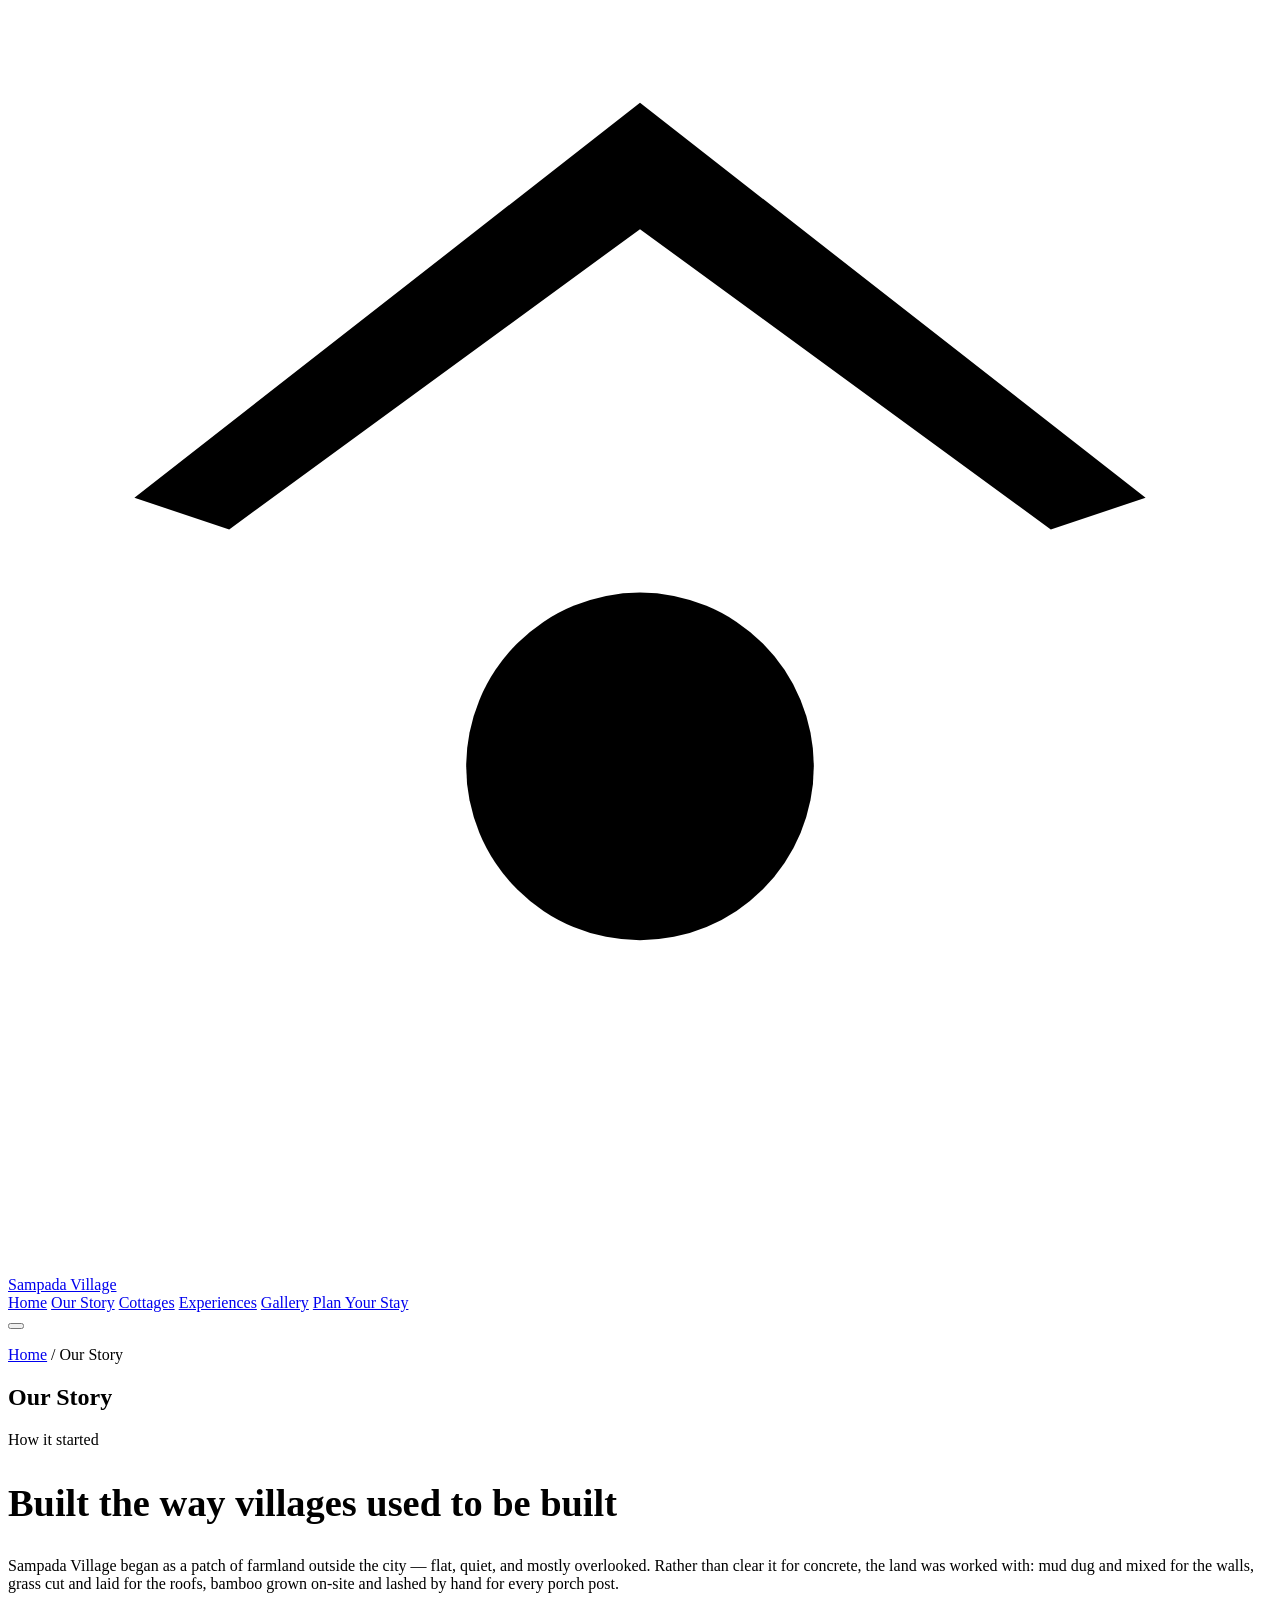
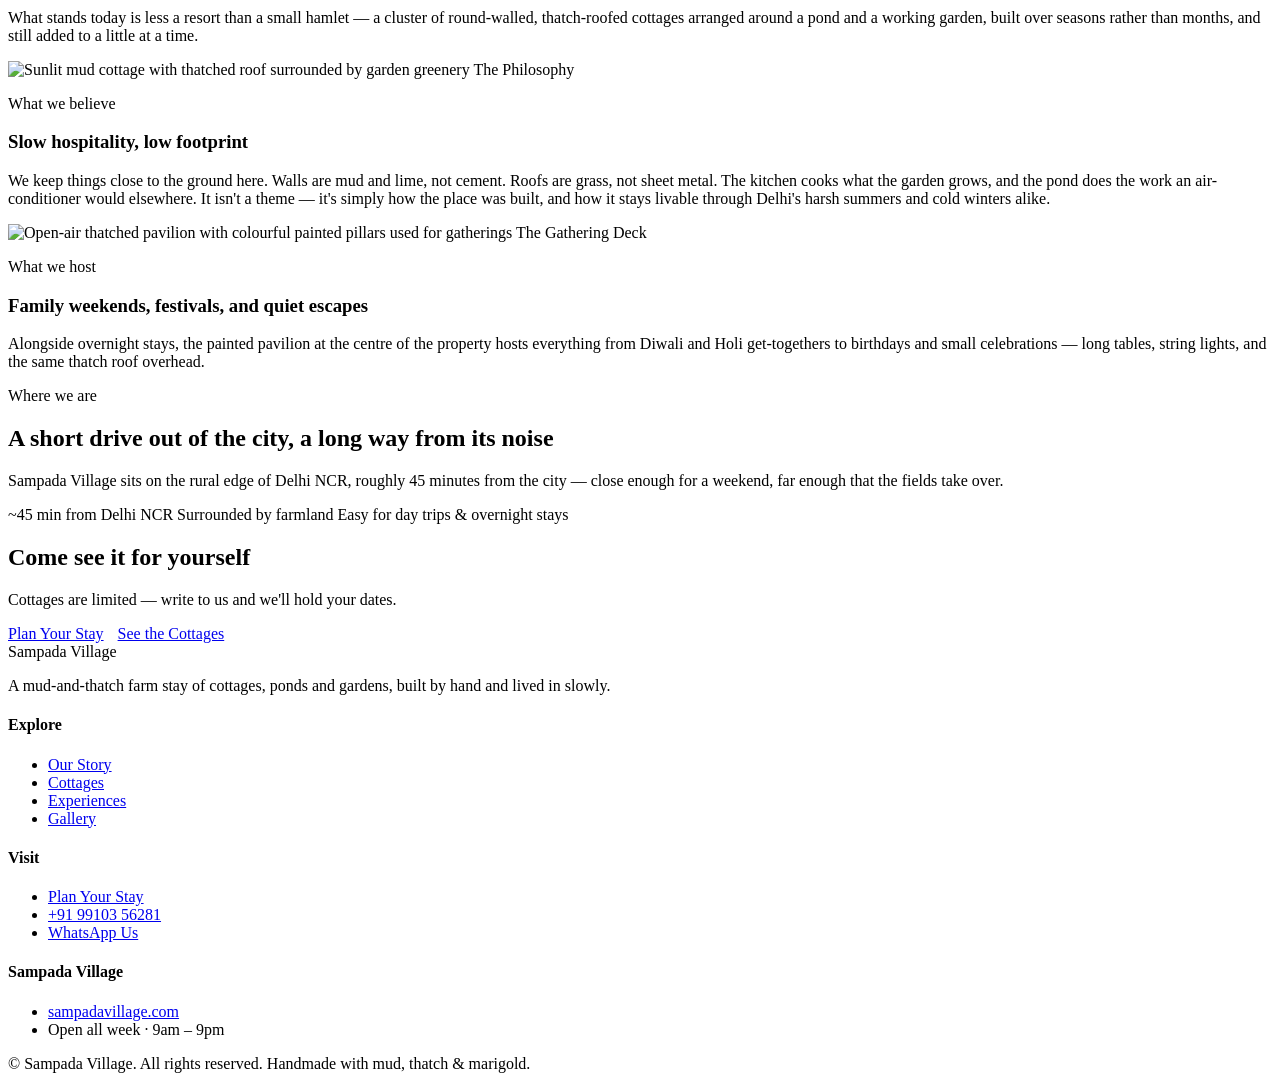
==== about.html @ f00a0ffe "Add files via upload" ====
<!DOCTYPE html>
<html lang="en">
<head>
<meta charset="UTF-8">
<meta name="viewport" content="width=device-width, initial-scale=1.0">
<title>Our Story — Sampada Village</title>
<meta name="description" content="How Sampada Village came to be a hand-built mud-and-thatch farm stay, and the philosophy of slow, eco-conscious hospitality behind it.">
<link rel="icon" href="images/logo_gold.jpg">
<link rel="stylesheet" href="css/style.css">
</head>
<body>

<header class="site-header">
  <div class="wrap">
    <a href="index.html" class="brand">
      <svg class="mark" viewBox="0 0 40 40" xmlns="http://www.w3.org/2000/svg" aria-hidden="true">
        <path d="M20 3 L36 15.5 L33 16.5 L20 7 L7 16.5 L4 15.5 Z"></path>
        <circle cx="20" cy="24" r="5.5"></circle>
      </svg>
      Sampada Village
    </a>
    <nav class="nav-links" id="navLinks">
      <a href="index.html">Home</a>
      <a href="about.html" class="active">Our Story</a>
      <a href="cottages.html">Cottages</a>
      <a href="experiences.html">Experiences</a>
      <a href="gallery.html">Gallery</a>
      <a href="contact.html" class="nav-cta">Plan Your Stay</a>
    </nav>
    <button class="menu-btn" aria-label="Toggle menu" aria-expanded="false"><span></span></button>
  </div>
</header>

<section class="page-hero" style="background-image:url('images/sign_on_tree.jpg');">
  <div class="wrap">
    <p class="crumb"><a href="index.html">Home</a> / Our Story</p>
    <h1>Our Story</h1>
  </div>
</section>

<section>
  <div class="wrap two-col">
    <div>
      <p class="eyebrow">How it started</p>
      <h2 style="font-size:clamp(1.8rem,3vw,2.4rem);">Built the way villages used to be built</h2>
    </div>
    <div class="prose">
      <p>Sampada Village began as a patch of farmland outside the city — flat, quiet, and mostly overlooked. Rather than clear it for concrete, the land was worked with: mud dug and mixed for the walls, grass cut and laid for the roofs, bamboo grown on-site and lashed by hand for every porch post.</p>
      <p>What stands today is less a resort than a small hamlet — a cluster of round-walled, thatch-roofed cottages arranged around a pond and a working garden, built over seasons rather than months, and still added to a little at a time.</p>
    </div>
  </div>
</section>

<div class="stones" aria-hidden="true">
  <span class="stone"></span><span class="stone"></span><span class="stone"></span>
  <span class="stone"></span><span class="stone"></span><span class="stone"></span><span class="stone"></span>
</div>

<section class="on-card">
  <div class="wrap">
    <div class="feature-row reveal">
      <div class="feature-media">
        <img src="images/cottage_exterior_sunny.jpg" alt="Sunlit mud cottage with thatched roof surrounded by garden greenery">
        <span class="frame-tag">The Philosophy</span>
      </div>
      <div class="feature-text">
        <p class="eyebrow">What we believe</p>
        <h3>Slow hospitality, low footprint</h3>
        <p>We keep things close to the ground here. Walls are mud and lime, not cement. Roofs are grass, not sheet metal. The kitchen cooks what the garden grows, and the pond does the work an air-conditioner would elsewhere. It isn't a theme — it's simply how the place was built, and how it stays livable through Delhi's harsh summers and cold winters alike.</p>
      </div>
    </div>

    <div class="feature-row reverse reveal">
      <div class="feature-media">
        <img src="images/pavilion_deck.jpg" alt="Open-air thatched pavilion with colourful painted pillars used for gatherings">
        <span class="frame-tag">The Gathering Deck</span>
      </div>
      <div class="feature-text">
        <p class="eyebrow">What we host</p>
        <h3>Family weekends, festivals, and quiet escapes</h3>
        <p>Alongside overnight stays, the painted pavilion at the centre of the property hosts everything from Diwali and Holi get-togethers to birthdays and small celebrations — long tables, string lights, and the same thatch roof overhead.</p>
      </div>
    </div>
  </div>
</section>

<section class="on-dark">
  <div class="wrap">
    <div class="section-head on-dark reveal">
      <p class="eyebrow">Where we are</p>
      <h2>A short drive out of the city, a long way from its noise</h2>
      <p>Sampada Village sits on the rural edge of Delhi NCR, roughly 45 minutes from the city — close enough for a weekend, far enough that the fields take over.</p>
    </div>
    <div class="tag-row reveal">
      <span class="tag-chip">~45 min from Delhi NCR</span>
      <span class="tag-chip">Surrounded by farmland</span>
      <span class="tag-chip">Easy for day trips &amp; overnight stays</span>
    </div>
  </div>
</section>

<section class="cta-band">
  <div class="wrap">
    <div>
      <h2>Come see it for yourself</h2>
      <p>Cottages are limited — write to us and we'll hold your dates.</p>
    </div>
    <div style="display:flex; gap:14px; flex-wrap:wrap;">
      <a href="contact.html" class="btn btn-dark">Plan Your Stay</a>
      <a href="cottages.html" class="btn btn-ghost">See the Cottages</a>
    </div>
  </div>
</section>

<footer>
  <div class="wrap">
    <div class="footer-grid">
      <div>
        <div class="footer-brand">Sampada Village</div>
        <p>A mud-and-thatch farm stay of cottages, ponds and gardens, built by hand and lived in slowly.</p>
      </div>
      <div>
        <h4>Explore</h4>
        <ul>
          <li><a href="about.html">Our Story</a></li>
          <li><a href="cottages.html">Cottages</a></li>
          <li><a href="experiences.html">Experiences</a></li>
          <li><a href="gallery.html">Gallery</a></li>
        </ul>
      </div>
      <div>
        <h4>Visit</h4>
        <ul>
          <li><a href="contact.html">Plan Your Stay</a></li>
          <li><a href="tel:+919910356281">+91 99103 56281</a></li>
          <li><a href="https://wa.me/919910356281" target="_blank" rel="noopener">WhatsApp Us</a></li>
        </ul>
      </div>
      <div>
        <h4>Sampada Village</h4>
        <ul>
          <li><a href="https://sampadavillage.com" target="_blank" rel="noopener">sampadavillage.com</a></li>
          <li>Open all week · 9am – 9pm</li>
        </ul>
      </div>
    </div>
    <div class="footer-bottom">
      <span>© <span id="year"></span> Sampada Village. All rights reserved.</span>
      <span>Handmade with mud, thatch &amp; marigold.</span>
    </div>
  </div>
</footer>

<script src="js/main.js"></script>
</body>
</html>
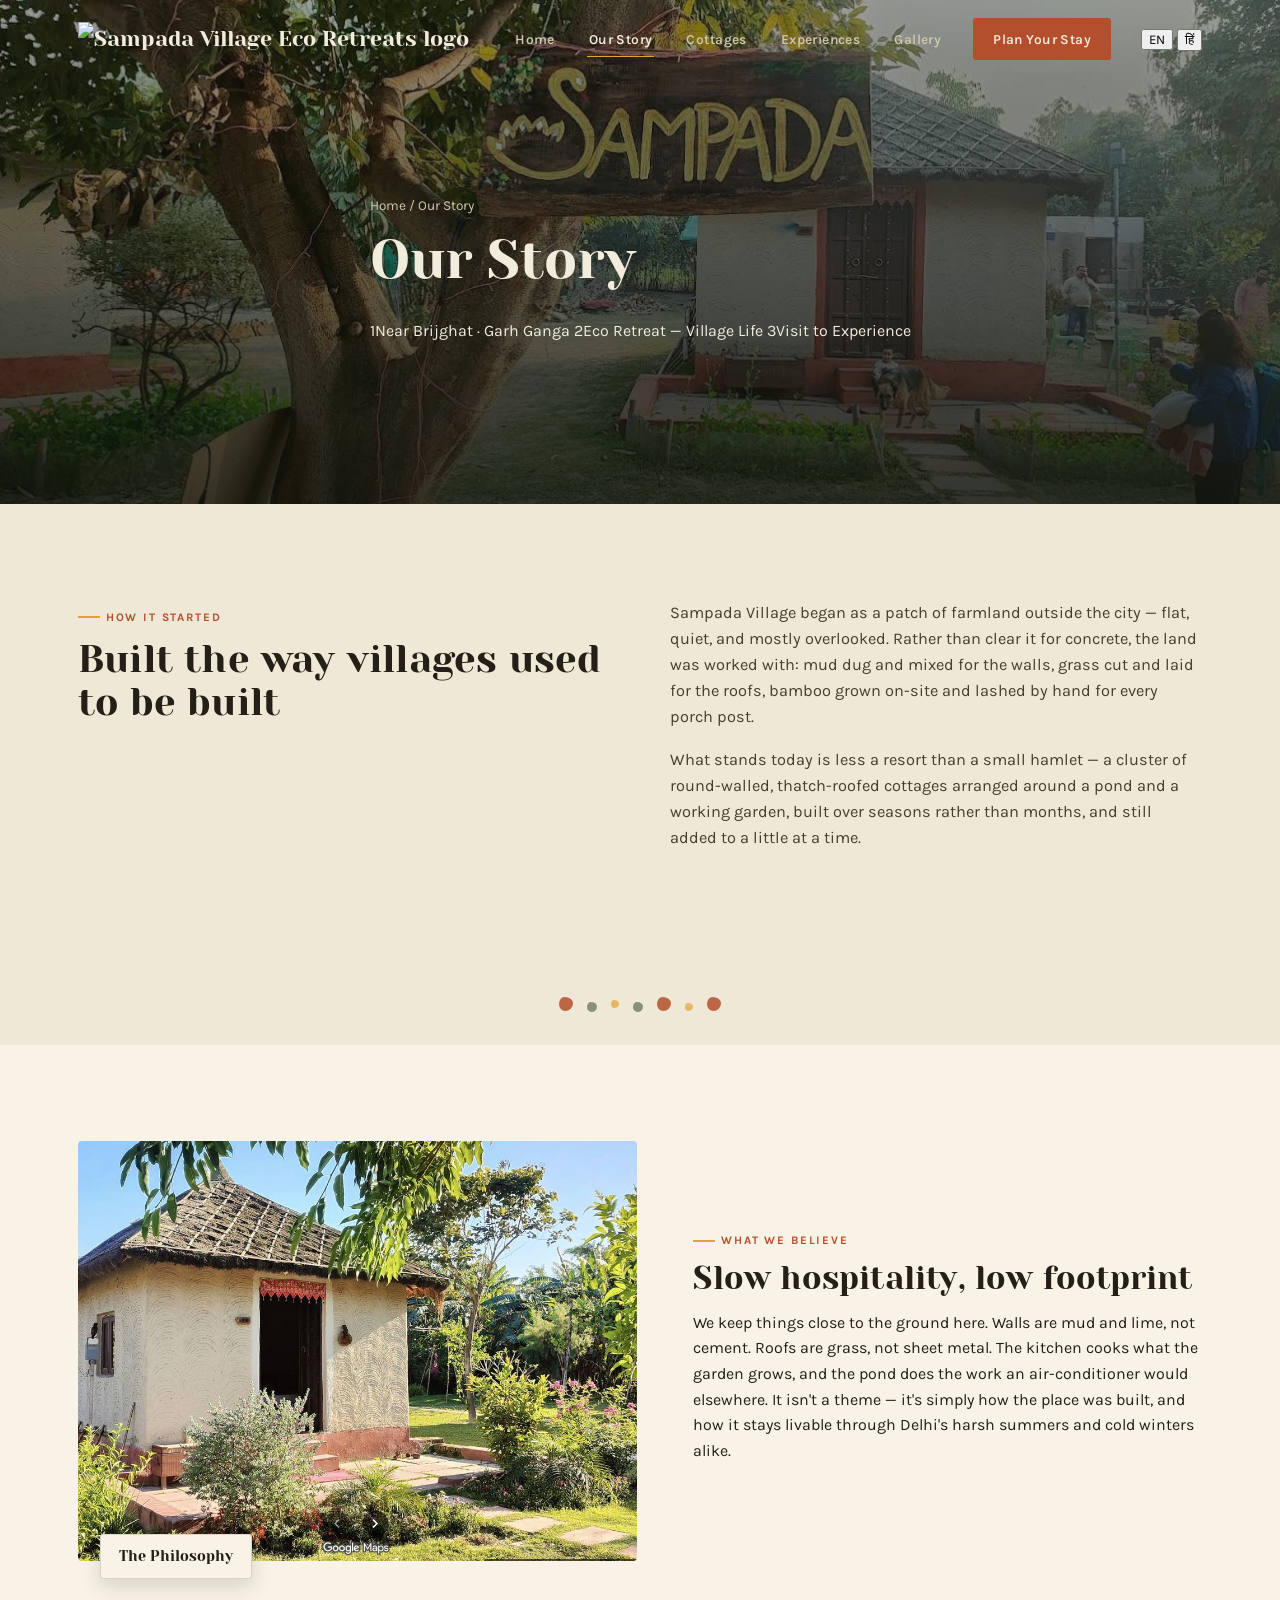
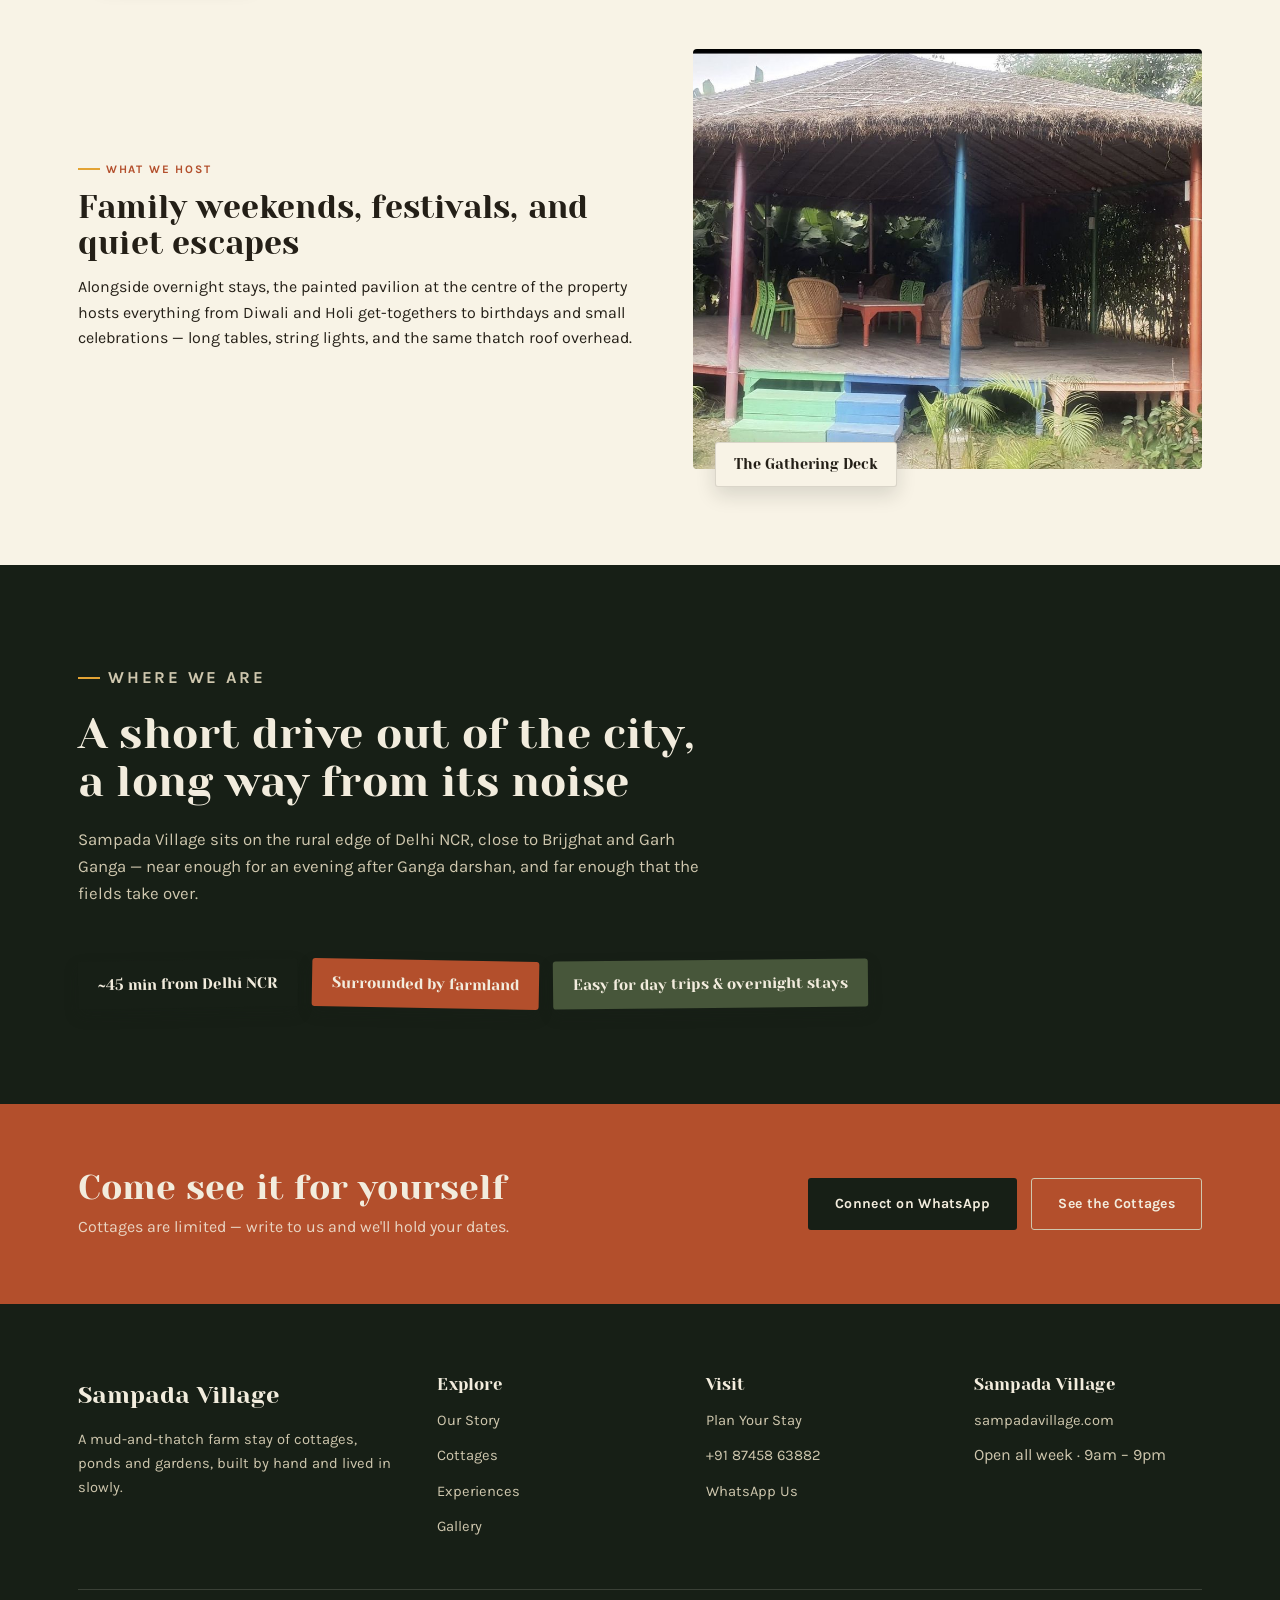
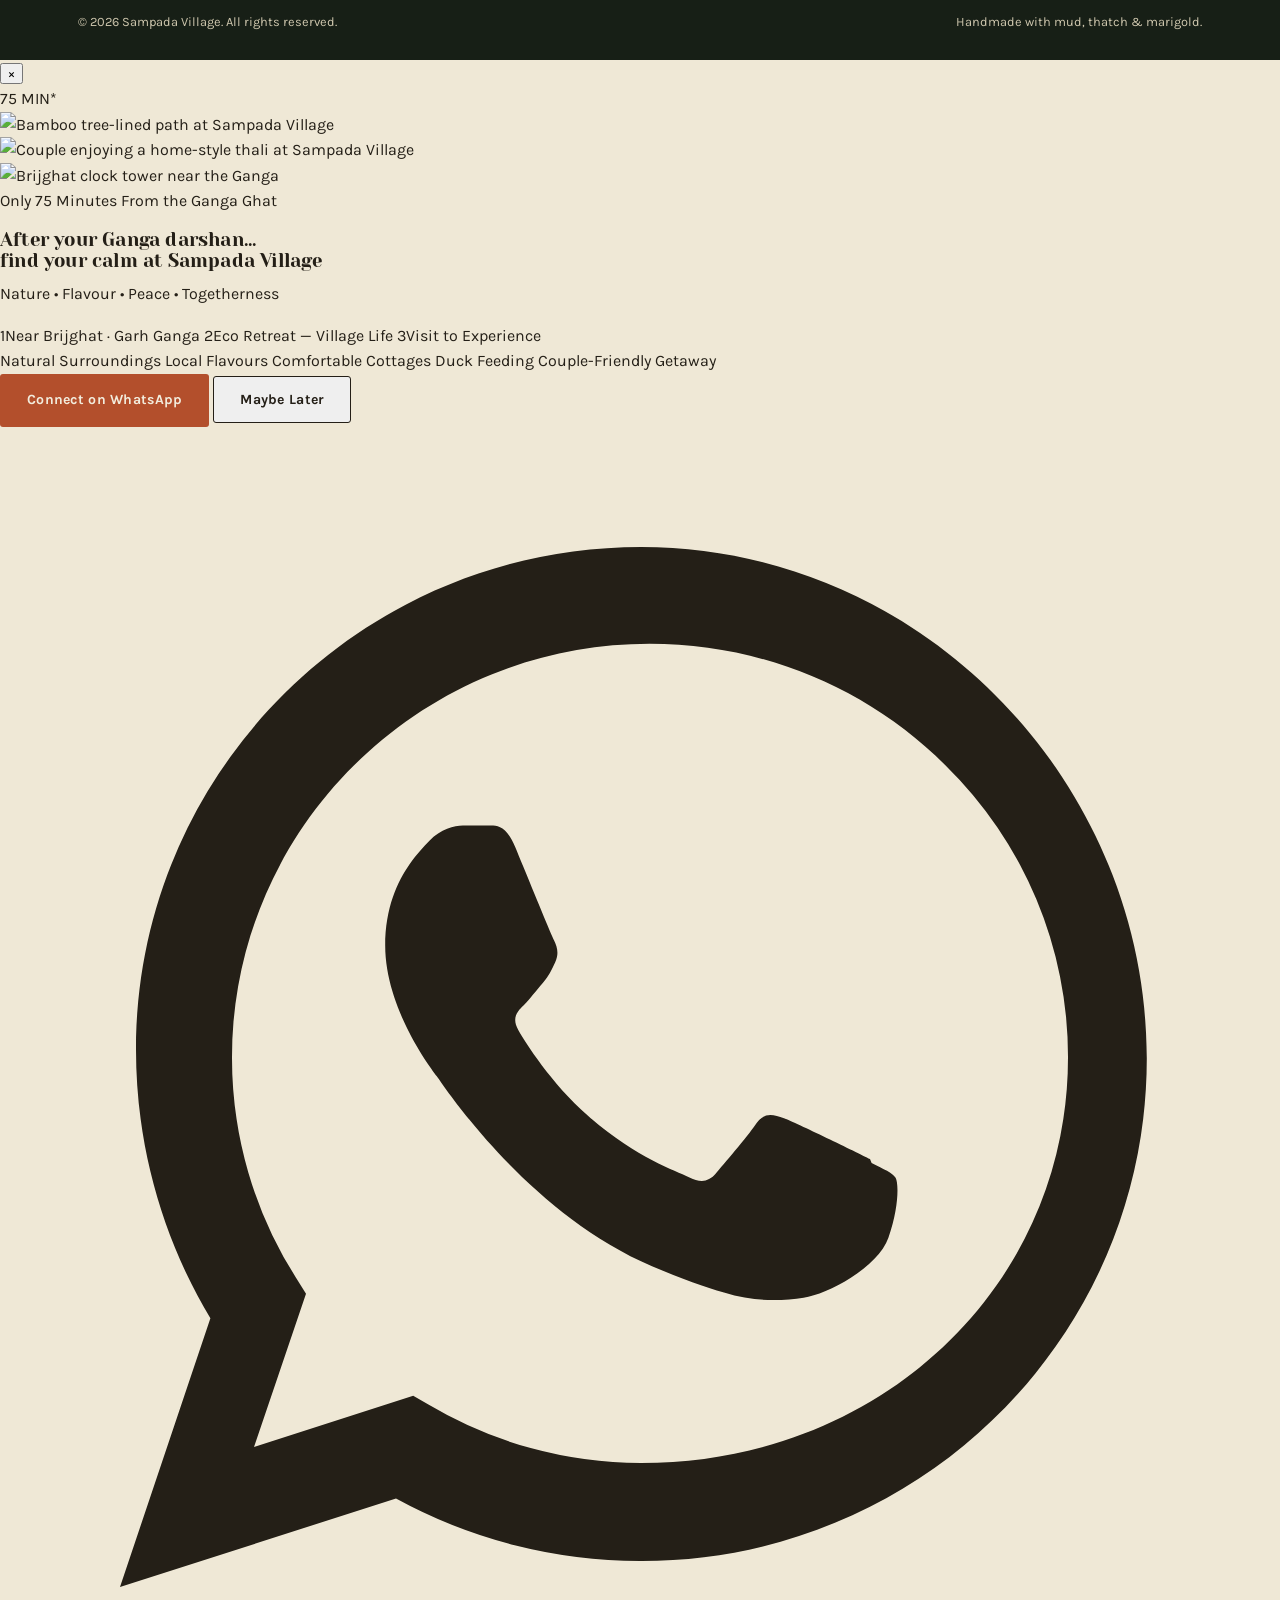
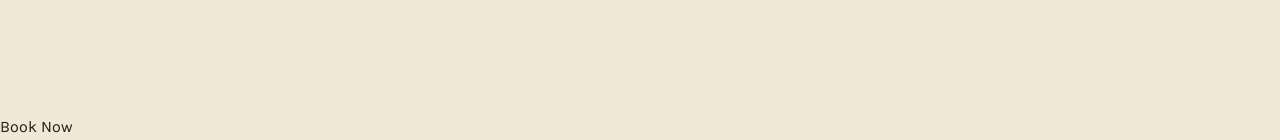
==== commit 4173a061: "Add files via upload" ====
--- a/about.html
+++ b/about.html
@@ -9,15 +9,10 @@
 <link rel="stylesheet" href="css/style.css">
 </head>
 <body>
-
 <header class="site-header">
   <div class="wrap">
     <a href="index.html" class="brand">
-      <svg class="mark" viewBox="0 0 40 40" xmlns="http://www.w3.org/2000/svg" aria-hidden="true">
-        <path d="M20 3 L36 15.5 L33 16.5 L20 7 L7 16.5 L4 15.5 Z"></path>
-        <circle cx="20" cy="24" r="5.5"></circle>
-      </svg>
-      Sampada Village
+      <img class="logo-chip" src="images/logo_chip.png" alt="Sampada Village Eco Retreats logo">
     </a>
     <nav class="nav-links" id="navLinks">
       <a href="index.html">Home</a>
@@ -26,27 +21,35 @@
       <a href="experiences.html">Experiences</a>
       <a href="gallery.html">Gallery</a>
       <a href="contact.html" class="nav-cta">Plan Your Stay</a>
+      <div class="lang-toggle" role="group" aria-label="Language">
+        <button type="button" data-lang="en" class="is-active">EN</button>
+        <button type="button" data-lang="hi">हिं</button>
+      </div>
     </nav>
     <button class="menu-btn" aria-label="Toggle menu" aria-expanded="false"><span></span></button>
   </div>
 </header>
-
 <section class="page-hero" style="background-image:url('images/sign_on_tree.jpg');">
   <div class="wrap">
-    <p class="crumb"><a href="index.html">Home</a> / Our Story</p>
-    <h1>Our Story</h1>
+    <p class="crumb"><a href="index.html" data-i18n="crumb.home">Home</a> / <span data-i18n="about.crumb">Our Story</span></p>
+    <h1 data-i18n="about.h1">Our Story</h1>
+      <div class="pillar-row">
+        <span class="pillar"><span class="num">1</span><span data-i18n="pillar.1">Near Brijghat &middot; Garh Ganga</span></span>
+        <span class="pillar"><span class="num">2</span><span data-i18n="pillar.2">Eco Retreat &mdash; Village Life</span></span>
+        <span class="pillar"><span class="num">3</span><span data-i18n="pillar.3">Visit to Experience</span></span>
+      </div>
   </div>
 </section>
 
 <section>
   <div class="wrap two-col">
     <div>
-      <p class="eyebrow">How it started</p>
-      <h2 style="font-size:clamp(1.8rem,3vw,2.4rem);">Built the way villages used to be built</h2>
+      <p class="eyebrow" data-i18n="about.eyebrow1">How it started</p>
+      <h2 style="font-size:clamp(1.8rem,3vw,2.4rem);" data-i18n="about.title1">Built the way villages used to be built</h2>
     </div>
     <div class="prose">
-      <p>Sampada Village began as a patch of farmland outside the city — flat, quiet, and mostly overlooked. Rather than clear it for concrete, the land was worked with: mud dug and mixed for the walls, grass cut and laid for the roofs, bamboo grown on-site and lashed by hand for every porch post.</p>
-      <p>What stands today is less a resort than a small hamlet — a cluster of round-walled, thatch-roofed cottages arranged around a pond and a working garden, built over seasons rather than months, and still added to a little at a time.</p>
+      <p data-i18n="about.body1a">Sampada Village began as a patch of farmland outside the city — flat, quiet, and mostly overlooked. Rather than clear it for concrete, the land was worked with: mud dug and mixed for the walls, grass cut and laid for the roofs, bamboo grown on-site and lashed by hand for every porch post.</p>
+      <p data-i18n="about.body1b">What stands today is less a resort than a small hamlet — a cluster of round-walled, thatch-roofed cottages arranged around a pond and a working garden, built over seasons rather than months, and still added to a little at a time.</p>
     </div>
   </div>
 </section>
@@ -61,24 +64,24 @@
     <div class="feature-row reveal">
       <div class="feature-media">
         <img src="images/cottage_exterior_sunny.jpg" alt="Sunlit mud cottage with thatched roof surrounded by garden greenery">
-        <span class="frame-tag">The Philosophy</span>
+        <span class="frame-tag" data-i18n="about.f1.tag">The Philosophy</span>
       </div>
       <div class="feature-text">
-        <p class="eyebrow">What we believe</p>
-        <h3>Slow hospitality, low footprint</h3>
-        <p>We keep things close to the ground here. Walls are mud and lime, not cement. Roofs are grass, not sheet metal. The kitchen cooks what the garden grows, and the pond does the work an air-conditioner would elsewhere. It isn't a theme — it's simply how the place was built, and how it stays livable through Delhi's harsh summers and cold winters alike.</p>
+        <p class="eyebrow" data-i18n="about.f1.eyebrow">What we believe</p>
+        <h3 data-i18n="about.f1.title">Slow hospitality, low footprint</h3>
+        <p data-i18n="about.f1.body">We keep things close to the ground here. Walls are mud and lime, not cement. Roofs are grass, not sheet metal. The kitchen cooks what the garden grows, and the pond does the work an air-conditioner would elsewhere. It isn't a theme — it's simply how the place was built, and how it stays livable through Delhi's harsh summers and cold winters alike.</p>
       </div>
     </div>
 
     <div class="feature-row reverse reveal">
       <div class="feature-media">
         <img src="images/pavilion_deck.jpg" alt="Open-air thatched pavilion with colourful painted pillars used for gatherings">
-        <span class="frame-tag">The Gathering Deck</span>
+        <span class="frame-tag" data-i18n="about.f2.tag">The Gathering Deck</span>
       </div>
       <div class="feature-text">
-        <p class="eyebrow">What we host</p>
-        <h3>Family weekends, festivals, and quiet escapes</h3>
-        <p>Alongside overnight stays, the painted pavilion at the centre of the property hosts everything from Diwali and Holi get-togethers to birthdays and small celebrations — long tables, string lights, and the same thatch roof overhead.</p>
+        <p class="eyebrow" data-i18n="about.f2.eyebrow">What we host</p>
+        <h3 data-i18n="about.f2.title">Family weekends, festivals, and quiet escapes</h3>
+        <p data-i18n="about.f2.body">Alongside overnight stays, the painted pavilion at the centre of the property hosts everything from Diwali and Holi get-togethers to birthdays and small celebrations — long tables, string lights, and the same thatch roof overhead.</p>
       </div>
     </div>
   </div>
@@ -87,14 +90,14 @@
 <section class="on-dark">
   <div class="wrap">
     <div class="section-head on-dark reveal">
-      <p class="eyebrow">Where we are</p>
-      <h2>A short drive out of the city, a long way from its noise</h2>
-      <p>Sampada Village sits on the rural edge of Delhi NCR, roughly 45 minutes from the city — close enough for a weekend, far enough that the fields take over.</p>
+      <p class="eyebrow" data-i18n="about.loc.eyebrow">Where we are</p>
+      <h2 data-i18n="about.loc.title">A short drive out of the city, a long way from its noise</h2>
+      <p data-i18n="about.loc.body">Sampada Village sits on the rural edge of Delhi NCR, close to Brijghat and Garh Ganga — near enough for an evening after Ganga darshan, and far enough that the fields take over.</p>
     </div>
     <div class="tag-row reveal">
-      <span class="tag-chip">~45 min from Delhi NCR</span>
-      <span class="tag-chip">Surrounded by farmland</span>
-      <span class="tag-chip">Easy for day trips &amp; overnight stays</span>
+      <span class="tag-chip" data-i18n="about.tag1">~45 min from Delhi NCR</span>
+      <span class="tag-chip" data-i18n="about.tag2">Surrounded by farmland</span>
+      <span class="tag-chip" data-i18n="about.tag3">Easy for day trips &amp; overnight stays</span>
     </div>
   </div>
 </section>
@@ -102,55 +105,96 @@
 <section class="cta-band">
   <div class="wrap">
     <div>
-      <h2>Come see it for yourself</h2>
-      <p>Cottages are limited — write to us and we'll hold your dates.</p>
+      <h2 data-i18n="about.cta.title">Come see it for yourself</h2>
+      <p data-i18n="about.cta.body">Cottages are limited — write to us and we'll hold your dates.</p>
     </div>
     <div style="display:flex; gap:14px; flex-wrap:wrap;">
-      <a href="contact.html" class="btn btn-dark">Plan Your Stay</a>
-      <a href="cottages.html" class="btn btn-ghost">See the Cottages</a>
-    </div>
-  </div>
-</section>
-
+      <a href="https://wa.me/918745863882?text=Hi%20Sampada%20Village%2C%20I%27d%20like%20to%20know%20more%20about%20booking%20a%20stay." target="_blank" rel="noopener" class="btn btn-dark" data-i18n="cta.whatsapp">Connect on WhatsApp</a>
+      <a href="cottages.html" class="btn btn-ghost" data-i18n="about.btn.seeCottages">See the Cottages</a>
+    </div>
+  </div>
+</section>
 <footer>
   <div class="wrap">
     <div class="footer-grid">
       <div>
         <div class="footer-brand">Sampada Village</div>
-        <p>A mud-and-thatch farm stay of cottages, ponds and gardens, built by hand and lived in slowly.</p>
-      </div>
-      <div>
-        <h4>Explore</h4>
+        <p data-i18n="footer.tagline">A mud-and-thatch farm stay of cottages, ponds and gardens, built by hand and lived in slowly.</p>
+      </div>
+      <div>
+        <h4 data-i18n="footer.explore">Explore</h4>
         <ul>
-          <li><a href="about.html">Our Story</a></li>
-          <li><a href="cottages.html">Cottages</a></li>
-          <li><a href="experiences.html">Experiences</a></li>
-          <li><a href="gallery.html">Gallery</a></li>
+          <li><a href="about.html" data-i18n="footer.ourStory">Our Story</a></li>
+          <li><a href="cottages.html" data-i18n="footer.cottages">Cottages</a></li>
+          <li><a href="experiences.html" data-i18n="footer.experiences">Experiences</a></li>
+          <li><a href="gallery.html" data-i18n="footer.gallery">Gallery</a></li>
         </ul>
       </div>
       <div>
-        <h4>Visit</h4>
+        <h4 data-i18n="footer.visit">Visit</h4>
         <ul>
-          <li><a href="contact.html">Plan Your Stay</a></li>
-          <li><a href="tel:+919910356281">+91 99103 56281</a></li>
-          <li><a href="https://wa.me/919910356281" target="_blank" rel="noopener">WhatsApp Us</a></li>
+          <li><a href="contact.html" data-i18n="footer.plan">Plan Your Stay</a></li>
+          <li><a href="tel:+918745863882">+91 87458 63882</a></li>
+          <li><a href="https://wa.me/918745863882?text=Hi%20Sampada%20Village%2C%20I%27d%20like%20to%20know%20more%20about%20booking%20a%20stay." target="_blank" rel="noopener" data-i18n="footer.whatsapp">WhatsApp Us</a></li>
         </ul>
       </div>
       <div>
-        <h4>Sampada Village</h4>
+        <h4 data-i18n="footer.brandHeading">Sampada Village</h4>
         <ul>
           <li><a href="https://sampadavillage.com" target="_blank" rel="noopener">sampadavillage.com</a></li>
-          <li>Open all week · 9am – 9pm</li>
+          <li data-i18n="footer.hours">Open all week · 9am – 9pm</li>
         </ul>
       </div>
     </div>
     <div class="footer-bottom">
-      <span>© <span id="year"></span> Sampada Village. All rights reserved.</span>
-      <span>Handmade with mud, thatch &amp; marigold.</span>
+      <span>© <span id="year"></span> <span data-i18n="footer.rights">Sampada Village. All rights reserved.</span></span>
+      <span data-i18n="footer.handmade">Handmade with mud, thatch &amp; marigold.</span>
     </div>
   </div>
 </footer>
-
+<div class="promo-overlay" id="promoOverlay">
+  <div class="promo-card">
+    <button class="promo-close" id="promoClose" aria-label="Close" data-i18n-aria-hint="popup.close">&times;</button>
+    <div class="promo-media" style="background-image:url('images/poster_hero_cottage.jpg');">
+      <div class="promo-distance">
+        <span class="num">75</span>
+        <span class="lbl" data-i18n="popup.distanceLbl">MIN*</span>
+      </div>
+      <div class="promo-thumbs">
+        <img src="images/poster_bamboo_path.jpg" alt="Bamboo tree-lined path at Sampada Village">
+        <img src="images/poster_couple_dining.jpg" alt="Couple enjoying a home-style thali at Sampada Village">
+        <img src="images/poster_ghat_badge.jpg" alt="Brijghat clock tower near the Ganga">
+      </div>
+    </div>
+    <div class="promo-body">
+      <p class="promo-eyebrow" data-i18n="popup.eyebrow">Only 75 Minutes From the Ganga Ghat</p>
+      <h3>After your Ganga darshan...<br><span class="hi-line" data-i18n="popup.titleHi">find your calm at Sampada Village</span></h3>
+      <p class="tagline" data-i18n="popup.tagline">Nature • Flavour • Peace • Togetherness</p>
+      <div class="pillar-row on-light">
+        <span class="pillar"><span class="num">1</span><span data-i18n="pillar.1">Near Brijghat · Garh Ganga</span></span>
+        <span class="pillar"><span class="num">2</span><span data-i18n="pillar.2">Eco Retreat — Village Life</span></span>
+        <span class="pillar"><span class="num">3</span><span data-i18n="pillar.3">Visit to Experience</span></span>
+      </div>
+      <div class="promo-tags">
+        <span data-i18n="popup.tag1">Natural Surroundings</span>
+        <span data-i18n="popup.tag2">Local Flavours</span>
+        <span data-i18n="popup.tag3">Comfortable Cottages</span>
+        <span data-i18n="popup.tag4">Duck Feeding</span>
+        <span data-i18n="popup.tag5">Couple-Friendly Getaway</span>
+      </div>
+      <div class="promo-actions">
+        <a href="https://wa.me/918745863882?text=Hi%20Sampada%20Village%2C%20I%27d%20like%20to%20know%20more%20about%20booking%20a%20stay." target="_blank" rel="noopener" class="btn btn-primary" data-i18n="cta.whatsapp">Connect on WhatsApp</a>
+        <button type="button" class="btn btn-outline-dark" id="promoDismiss" data-i18n="popup.secondary">Maybe Later</button>
+      </div>
+    </div>
+  </div>
+</div>
+<a class="wa-float" href="https://wa.me/918745863882?text=Hi%20Sampada%20Village%2C%20I%27d%20like%20to%20know%20more%20about%20booking%20a%20stay." target="_blank" rel="noopener" aria-label="Chat with us on WhatsApp">
+  <span class="wa-pulse" aria-hidden="true"></span>
+  <svg viewBox="0 0 32 32" fill="currentColor" aria-hidden="true"><path d="M16.03 3C9.05 3 3.4 8.62 3.4 15.56c0 2.45.68 4.75 1.86 6.72L3 29l6.9-2.21a12.7 12.7 0 0 0 6.13 1.56h.01c6.98 0 12.63-5.62 12.63-12.56C28.67 8.85 23.02 3 16.03 3Zm0 22.9h-.01a10.4 10.4 0 0 1-5.31-1.46l-.38-.22-3.98 1.28 1.3-3.83-.25-.4a10.24 10.24 0 0 1-1.6-5.51c0-5.7 4.68-10.34 10.44-10.34 2.8 0 5.42 1.08 7.4 3.04a10.2 10.2 0 0 1 3.06 7.3c0 5.7-4.68 10.14-10.67 10.14Zm5.72-7.6c-.31-.16-1.86-.91-2.15-1.02-.29-.1-.5-.16-.71.16-.21.31-.82 1.02-1 1.23-.19.21-.37.23-.68.08-.31-.16-1.32-.48-2.51-1.53-.93-.82-1.56-1.83-1.74-2.14-.18-.31-.02-.48.14-.63.14-.14.31-.37.47-.55.16-.19.21-.31.31-.52.1-.21.05-.39-.03-.55-.08-.16-.71-1.7-.97-2.33-.26-.62-.52-.53-.71-.54h-.6c-.21 0-.55.08-.84.39-.29.31-1.1 1.08-1.1 2.62 0 1.55 1.13 3.05 1.29 3.26.16.21 2.22 3.39 5.38 4.75.75.32 1.34.52 1.8.66.76.24 1.44.21 1.99.13.61-.09 1.86-.76 2.12-1.5.26-.73.26-1.36.18-1.5-.08-.13-.29-.21-.6-.37Z"/></svg>
+  <span class="wa-label" data-i18n="wa.float">Book Now</span>
+</a>
+<script src="js/i18n.js"></script>
 <script src="js/main.js"></script>
 </body>
 </html>
--- a/css/style.css
+++ b/css/style.css
@@ -0,0 +1,421 @@
+/* ============================================================
+   SAMPADA VILLAGE — design tokens
+   Display: Yeseva One (hand-signed, folk-signage warmth)
+   Body:    Karla (humanist, calm, legible)
+   Palette: dusk village greens + clay-red plaster + marigold
+   ============================================================ */
+
+@import url('https://fonts.googleapis.com/css2?family=Yeseva+One&family=Karla:ital,wght@0,400;0,500;0,600;0,700;1,400&display=swap');
+
+:root{
+  --night:      #171f16;
+  --night-2:    #212c1e;
+  --mud:        #efe8d6;
+  --card:       #f8f3e6;
+  --terracotta: #b34f2c;
+  --terracotta-dark:#8e3c20;
+  --marigold:   #e3a334;
+  --leaf:       #47563a;
+  --leaf-light: #6d7d54;
+  --ink:        #241f17;
+  --paper:      #f2ecdd;
+  --paper-dim:  #cfc7ae;
+  --line:       rgba(36,31,23,0.14);
+  --line-dark:  rgba(242,236,221,0.16);
+
+  --display: 'Yeseva One', 'Georgia', serif;
+  --body: 'Karla', -apple-system, BlinkMacSystemFont, sans-serif;
+
+  --maxw: 1220px;
+  --radius: 6px;
+}
+
+*,*::before,*::after{ box-sizing:border-box; }
+html{ scroll-behavior:smooth; }
+body{
+  margin:0;
+  font-family:var(--body);
+  background:var(--mud);
+  color:var(--ink);
+  -webkit-font-smoothing:antialiased;
+  line-height:1.6;
+}
+img{ max-width:100%; display:block; }
+a{ color:inherit; text-decoration:none; }
+h1,h2,h3,h4{
+  font-family:var(--display);
+  font-weight:400;
+  line-height:1.12;
+  margin:0 0 .5em;
+  letter-spacing:.2px;
+}
+p{ margin:0 0 1em; }
+ul{ margin:0; padding:0; list-style:none; }
+button{ font-family:inherit; }
+
+.wrap{
+  max-width:var(--maxw);
+  margin:0 auto;
+  padding:0 clamp(20px,4vw,48px);
+}
+
+/* focus visibility */
+a:focus-visible, button:focus-visible, input:focus-visible, textarea:focus-visible{
+  outline:2px solid var(--marigold);
+  outline-offset:3px;
+}
+
+@media (prefers-reduced-motion: reduce){
+  *{ animation-duration:.001ms !important; animation-iteration-count:1 !important; transition-duration:.001ms !important; scroll-behavior:auto !important; }
+}
+
+/* ---------- eyebrow / hand-painted signboard tag ---------- */
+.eyebrow{
+  display:inline-flex;
+  align-items:center;
+  gap:.5em;
+  font-family:var(--body);
+  font-weight:700;
+  font-size:.72rem;
+  letter-spacing:.16em;
+  text-transform:uppercase;
+  color:var(--terracotta);
+}
+.eyebrow::before{
+  content:"";
+  width:22px; height:2px;
+  background:var(--marigold);
+  display:inline-block;
+}
+.on-dark .eyebrow{ color:var(--marigold); }
+
+/* ---------- header / nav ---------- */
+.site-header{
+  position:fixed; top:0; left:0; right:0; z-index:100;
+  padding:18px 0;
+  transition:background .35s ease, box-shadow .35s ease, padding .35s ease;
+}
+.site-header.solid{
+  background:rgba(23,31,22,0.94);
+  backdrop-filter:blur(6px);
+  padding:12px 0;
+  box-shadow:0 6px 24px rgba(0,0,0,.18);
+}
+.site-header .wrap{ display:flex; align-items:center; justify-content:space-between; gap:24px; }
+.brand{ display:flex; align-items:center; gap:10px; font-family:var(--display); font-size:1.35rem; color:var(--paper); }
+.brand .mark{ width:30px; height:30px; flex:none; }
+.brand .mark path,.brand .mark circle{ fill:var(--marigold); }
+
+.nav-links{ display:flex; align-items:center; gap:30px; }
+.nav-links a{
+  color:var(--paper-dim);
+  font-size:.86rem;
+  font-weight:600;
+  letter-spacing:.03em;
+  padding:6px 2px;
+  border-bottom:1px solid transparent;
+  transition:color .2s ease, border-color .2s ease;
+}
+.nav-links a:hover, .nav-links a.active{ color:var(--paper); border-color:var(--marigold); }
+.nav-cta{
+  background:var(--terracotta);
+  color:var(--paper) !important;
+  padding:10px 20px !important;
+  border-radius:3px;
+  border-bottom:none !important;
+}
+.nav-cta:hover{ background:var(--terracotta-dark); }
+
+.menu-btn{
+  display:none;
+  background:none; border:none; cursor:pointer;
+  width:36px; height:28px; position:relative;
+}
+.menu-btn span, .menu-btn span::before, .menu-btn span::after{
+  content:""; position:absolute; left:0; right:0; height:2px; background:var(--paper);
+}
+.menu-btn span{ top:13px; }
+.menu-btn span::before{ top:-8px; }
+.menu-btn span::after{ top:8px; }
+
+@media (max-width: 880px){
+  .nav-links{
+    position:fixed; inset:0 0 0 auto; width:min(78vw,320px);
+    background:var(--night); flex-direction:column; align-items:flex-start;
+    padding:100px 28px 40px; gap:20px;
+    transform:translateX(100%); transition:transform .35s ease;
+    box-shadow:-10px 0 30px rgba(0,0,0,.3);
+  }
+  .nav-links.open{ transform:translateX(0); }
+  .nav-links a{ font-size:1rem; }
+  .menu-btn{ display:block; z-index:120; }
+}
+
+/* ---------- buttons ---------- */
+.btn{
+  display:inline-flex; align-items:center; gap:.6em;
+  padding:14px 26px;
+  border-radius:3px;
+  font-weight:700;
+  font-size:.88rem;
+  letter-spacing:.02em;
+  transition:transform .2s ease, background .2s ease, color .2s ease, box-shadow .2s ease;
+  border:1px solid transparent;
+  cursor:pointer;
+}
+.btn-primary{ background:var(--terracotta); color:var(--paper); }
+.btn-primary:hover{ background:var(--terracotta-dark); transform:translateY(-2px); }
+.btn-ghost{ border-color:var(--paper-dim); color:var(--paper); }
+.btn-ghost:hover{ border-color:var(--paper); background:rgba(242,236,221,0.08); transform:translateY(-2px); }
+.btn-dark{ background:var(--night); color:var(--paper); }
+.btn-dark:hover{ background:#0f140e; transform:translateY(-2px); }
+.btn-outline-dark{ border-color:var(--ink); color:var(--ink); }
+.btn-outline-dark:hover{ background:var(--ink); color:var(--paper); }
+
+/* ---------- hero ---------- */
+.hero{
+  position:relative;
+  min-height:100vh;
+  display:flex; align-items:flex-end;
+  color:var(--paper);
+  background-size:cover; background-position:center;
+  overflow:hidden;
+}
+.hero::after{
+  content:"";
+  position:absolute; inset:0;
+  background:linear-gradient(180deg, rgba(15,20,13,.35) 0%, rgba(15,20,13,.35) 30%, rgba(13,17,11,.86) 100%);
+}
+.hero-inner{ position:relative; z-index:2; padding-bottom:88px; max-width:760px; }
+.hero .eyebrow{ color:var(--marigold); margin-bottom:18px; }
+.hero h1{
+  font-size:clamp(2.6rem, 5.6vw, 4.4rem);
+  margin-bottom:.35em;
+  text-shadow:0 4px 24px rgba(0,0,0,.25);
+}
+.hero p.lede{ font-size:1.15rem; color:var(--paper-dim); max-width:52ch; margin-bottom:1.8em; }
+.hero-actions{ display:flex; gap:16px; flex-wrap:wrap; }
+
+.page-hero{
+  position:relative;
+  min-height:56vh;
+  display:flex; align-items:flex-end;
+  color:var(--paper);
+  background-size:cover; background-position:center;
+}
+.page-hero::after{
+  content:"";
+  position:absolute; inset:0;
+  background:linear-gradient(180deg, rgba(15,20,13,.4) 0%, rgba(13,17,11,.82) 100%);
+}
+.page-hero .wrap{ position:relative; z-index:2; padding-bottom:64px; }
+.page-hero h1{ font-size:clamp(2.2rem,4.6vw,3.4rem); }
+.crumb{ color:var(--paper-dim); font-size:.85rem; margin-top:10px; }
+.crumb a:hover{ color:var(--paper); }
+
+/* ---------- stepping-stone divider (signature motif) ---------- */
+.stones{
+  display:flex; align-items:center; justify-content:center; gap:14px;
+  padding:34px 0;
+}
+.stones .stone{
+  width:14px; height:14px; border-radius:40% 60% 55% 45%/50% 45% 55% 50%;
+  background:var(--terracotta);
+  opacity:.85;
+}
+.stones .stone:nth-child(2n){ background:var(--leaf); width:10px; height:10px; opacity:.6; transform:translateY(3px); }
+.stones .stone:nth-child(3n){ background:var(--marigold); width:8px; height:8px; opacity:.7; }
+.on-dark .stones .stone{ opacity:.9; }
+
+/* ---------- sections ---------- */
+section{ padding:96px 0; }
+.section-tight{ padding:64px 0; }
+.on-dark{ background:var(--night); color:var(--paper); }
+.on-card{ background:var(--card); }
+.section-head{ max-width:640px; margin-bottom:52px; }
+.section-head h2{ font-size:clamp(1.9rem,3.4vw,2.7rem); }
+.section-head p{ color:#5b5443; font-size:1.05rem; }
+.on-dark .section-head p{ color:var(--paper-dim); }
+
+/* tag chips (wooden signboard style) */
+.tag-row{ display:flex; flex-wrap:wrap; gap:14px; }
+.tag-chip{
+  font-family:var(--display);
+  font-size:.95rem;
+  padding:12px 20px;
+  background:var(--night);
+  color:var(--paper);
+  border-radius:3px;
+  position:relative;
+  transform:rotate(-1deg);
+  box-shadow:0 6px 14px rgba(23,31,22,.25);
+}
+.tag-chip:nth-child(2n){ transform:rotate(1deg); background:var(--terracotta); }
+.tag-chip:nth-child(3n){ transform:rotate(-0.6deg); background:var(--leaf); }
+
+/* ---------- feature rows (alternating image/text) ---------- */
+.feature-row{
+  display:grid; grid-template-columns:1.1fr 1fr; gap:56px; align-items:center;
+  margin-bottom:88px;
+}
+.feature-row:last-child{ margin-bottom:0; }
+.feature-row.reverse .feature-media{ order:2; }
+.feature-row.reverse .feature-text{ order:1; }
+.feature-media{ position:relative; }
+.feature-media img{ border-radius:4px; width:100%; height:420px; object-fit:cover; }
+.feature-media .frame-tag{
+  position:absolute; bottom:-18px; left:22px;
+  background:var(--card);
+  border:1px solid var(--line);
+  padding:10px 18px;
+  font-family:var(--display);
+  font-size:.9rem;
+  border-radius:3px;
+  box-shadow:0 8px 20px rgba(23,31,22,.14);
+}
+.feature-text h3{ font-size:clamp(1.5rem,2.6vw,2rem); margin-bottom:.4em; }
+.feature-list{ margin-top:18px; display:flex; flex-direction:column; gap:10px; }
+.feature-list li{ display:flex; gap:10px; font-size:.96rem; color:#453f31; }
+.feature-list li::before{ content:"✦"; color:var(--terracotta); flex:none; }
+
+@media (max-width: 860px){
+  .feature-row{ grid-template-columns:1fr; gap:28px; }
+  .feature-row.reverse .feature-media{ order:1; }
+  .feature-row.reverse .feature-text{ order:2; }
+  .feature-media img{ height:300px; }
+}
+
+/* ---------- cards grid ---------- */
+.card-grid{ display:grid; grid-template-columns:repeat(3,1fr); gap:28px; }
+.exp-card{
+  background:var(--card);
+  border-radius:4px;
+  overflow:hidden;
+  border:1px solid var(--line);
+  transition:transform .3s ease, box-shadow .3s ease;
+}
+.exp-card:hover{ transform:translateY(-6px); box-shadow:0 18px 34px rgba(23,31,22,.16); }
+.exp-card img{ height:210px; object-fit:cover; width:100%; }
+.exp-card .body{ padding:24px; }
+.exp-card h4{ font-size:1.25rem; margin-bottom:.35em; }
+.exp-card p{ color:#5b5443; font-size:.94rem; margin-bottom:0; }
+
+@media (max-width: 900px){ .card-grid{ grid-template-columns:1fr 1fr; } }
+@media (max-width: 620px){ .card-grid{ grid-template-columns:1fr; } }
+
+/* ---------- quote / guestbook ---------- */
+.guestbook{
+  display:grid; grid-template-columns:.9fr 1.1fr; gap:60px; align-items:center;
+}
+.guestbook img{ border-radius:4px; height:380px; object-fit:cover; }
+.quote-mark{ font-family:var(--display); font-size:3.4rem; color:var(--marigold); line-height:1; margin-bottom:.1em; }
+blockquote{ margin:0 0 20px; font-family:var(--display); font-size:1.5rem; line-height:1.4; }
+.cite{ color:var(--paper-dim); font-size:.9rem; letter-spacing:.03em; }
+@media (max-width:860px){ .guestbook{ grid-template-columns:1fr; gap:28px; } .guestbook img{ height:280px; } }
+
+/* ---------- gallery grid ---------- */
+.gallery-grid{
+  display:grid;
+  grid-template-columns:repeat(4, 1fr);
+  grid-auto-rows:180px;
+  gap:14px;
+}
+.gallery-grid a{ display:block; overflow:hidden; border-radius:4px; position:relative; }
+.gallery-grid img{ width:100%; height:100%; object-fit:cover; transition:transform .5s ease; }
+.gallery-grid a:hover img{ transform:scale(1.07); }
+.g-wide{ grid-column:span 2; }
+.g-tall{ grid-row:span 2; }
+@media (max-width:900px){ .gallery-grid{ grid-template-columns:repeat(2,1fr); } .g-wide{ grid-column:span 2; } }
+@media (max-width:560px){ .gallery-grid{ grid-template-columns:1fr 1fr; grid-auto-rows:140px; } }
+
+/* lightbox */
+.lightbox{
+  position:fixed; inset:0; background:rgba(15,20,13,.94);
+  display:flex; align-items:center; justify-content:center;
+  z-index:300; opacity:0; pointer-events:none; transition:opacity .25s ease;
+  padding:40px;
+}
+.lightbox.open{ opacity:1; pointer-events:auto; }
+.lightbox img{ max-width:90vw; max-height:85vh; border-radius:4px; }
+.lightbox-close{
+  position:absolute; top:24px; right:28px; color:var(--paper);
+  font-size:2rem; background:none; border:none; cursor:pointer; line-height:1;
+}
+
+/* ---------- CTA band ---------- */
+.cta-band{
+  background:var(--terracotta);
+  color:var(--paper);
+  padding:64px 0;
+}
+.cta-band .wrap{ display:flex; align-items:center; justify-content:space-between; gap:24px; flex-wrap:wrap; }
+.cta-band h2{ font-size:clamp(1.6rem,3vw,2.2rem); margin-bottom:.2em; }
+.cta-band p{ color:rgba(242,236,221,.85); margin-bottom:0; }
+.cta-band .btn-dark{ background:var(--night); }
+.cta-band .btn-dark:hover{ background:#0e130d; }
+
+/* ---------- footer ---------- */
+footer{ background:var(--night); color:var(--paper-dim); padding:72px 0 28px; }
+.footer-grid{ display:grid; grid-template-columns:1.4fr 1fr 1fr 1fr; gap:40px; margin-bottom:50px; }
+.footer-grid h4{ color:var(--paper); font-size:1.05rem; margin-bottom:.7em; }
+.footer-grid p{ font-size:.92rem; }
+.footer-grid ul{ display:flex; flex-direction:column; gap:10px; }
+.footer-grid a{ font-size:.92rem; transition:color .2s ease; }
+.footer-grid a:hover{ color:var(--paper); }
+.footer-brand{ font-family:var(--display); font-size:1.5rem; color:var(--paper); margin-bottom:14px; }
+.footer-bottom{
+  border-top:1px solid var(--line-dark);
+  padding-top:22px;
+  display:flex; justify-content:space-between; flex-wrap:wrap; gap:10px;
+  font-size:.8rem;
+}
+@media (max-width:800px){ .footer-grid{ grid-template-columns:1fr 1fr; } }
+@media (max-width:520px){ .footer-grid{ grid-template-columns:1fr; } }
+
+/* ---------- reveal on scroll ---------- */
+.reveal{ opacity:0; transform:translateY(22px); transition:opacity .7s ease, transform .7s ease; }
+.reveal.in{ opacity:1; transform:translateY(0); }
+
+/* ---------- generic content page bits ---------- */
+.prose{ max-width:760px; }
+.prose h2{ margin-top:1.3em; font-size:1.7rem; }
+.prose p{ color:#453f31; font-size:1.02rem; }
+.two-col{ display:grid; grid-template-columns:1fr 1fr; gap:60px; align-items:start; }
+@media (max-width:860px){ .two-col{ grid-template-columns:1fr; gap:30px; } }
+
+.amenity-grid{ display:grid; grid-template-columns:repeat(3,1fr); gap:18px; }
+.amenity{
+  border:1px solid var(--line); border-radius:4px; padding:20px;
+  background:var(--card); display:flex; gap:12px; align-items:flex-start;
+}
+.amenity .ic{ color:var(--terracotta); font-size:1.2rem; flex:none; }
+.amenity h5{ font-family:var(--body); font-weight:700; margin:0 0 4px; font-size:.98rem; }
+.amenity p{ margin:0; font-size:.87rem; color:#5b5443; }
+@media (max-width:860px){ .amenity-grid{ grid-template-columns:1fr 1fr; } }
+@media (max-width:560px){ .amenity-grid{ grid-template-columns:1fr; } }
+
+/* contact page */
+.contact-grid{ display:grid; grid-template-columns:1fr 1.1fr; gap:56px; }
+.contact-card{ background:var(--card); border:1px solid var(--line); border-radius:6px; padding:34px; }
+.contact-line{ display:flex; gap:14px; padding:14px 0; border-bottom:1px solid var(--line); }
+.contact-line:last-child{ border-bottom:none; }
+.contact-line .lbl{ font-weight:700; min-width:110px; font-size:.9rem; color:var(--leaf); }
+.contact-line a:hover{ color:var(--terracotta); }
+.map-embed{ border-radius:6px; overflow:hidden; border:1px solid var(--line); height:100%; min-height:320px; }
+.map-embed iframe{ width:100%; height:100%; min-height:320px; border:0; }
+
+form.enquiry{ display:flex; flex-direction:column; gap:16px; }
+form.enquiry label{ font-size:.82rem; font-weight:700; letter-spacing:.03em; color:var(--leaf); display:block; margin-bottom:6px; }
+form.enquiry input, form.enquiry textarea, form.enquiry select{
+  width:100%; padding:12px 14px; border:1px solid var(--line); border-radius:4px;
+  font-family:var(--body); font-size:.95rem; background:#fff;
+}
+form.enquiry input:focus, form.enquiry textarea:focus{ outline:2px solid var(--marigold); outline-offset:1px; }
+.field-row{ display:grid; grid-template-columns:1fr 1fr; gap:16px; }
+@media (max-width:560px){ .field-row{ grid-template-columns:1fr; } }
+@media (max-width:960px){ .contact-grid{ grid-template-columns:1fr; } }
+
+.hut-gallery{ display:grid; grid-template-columns:repeat(3,1fr); gap:16px; }
+@media (max-width:760px){ .hut-gallery{ grid-template-columns:1fr 1fr; } }
+@media (max-width:520px){ .hut-gallery{ grid-template-columns:1fr; } }
+.hut-gallery img{ border-radius:4px; height:230px; object-fit:cover; }
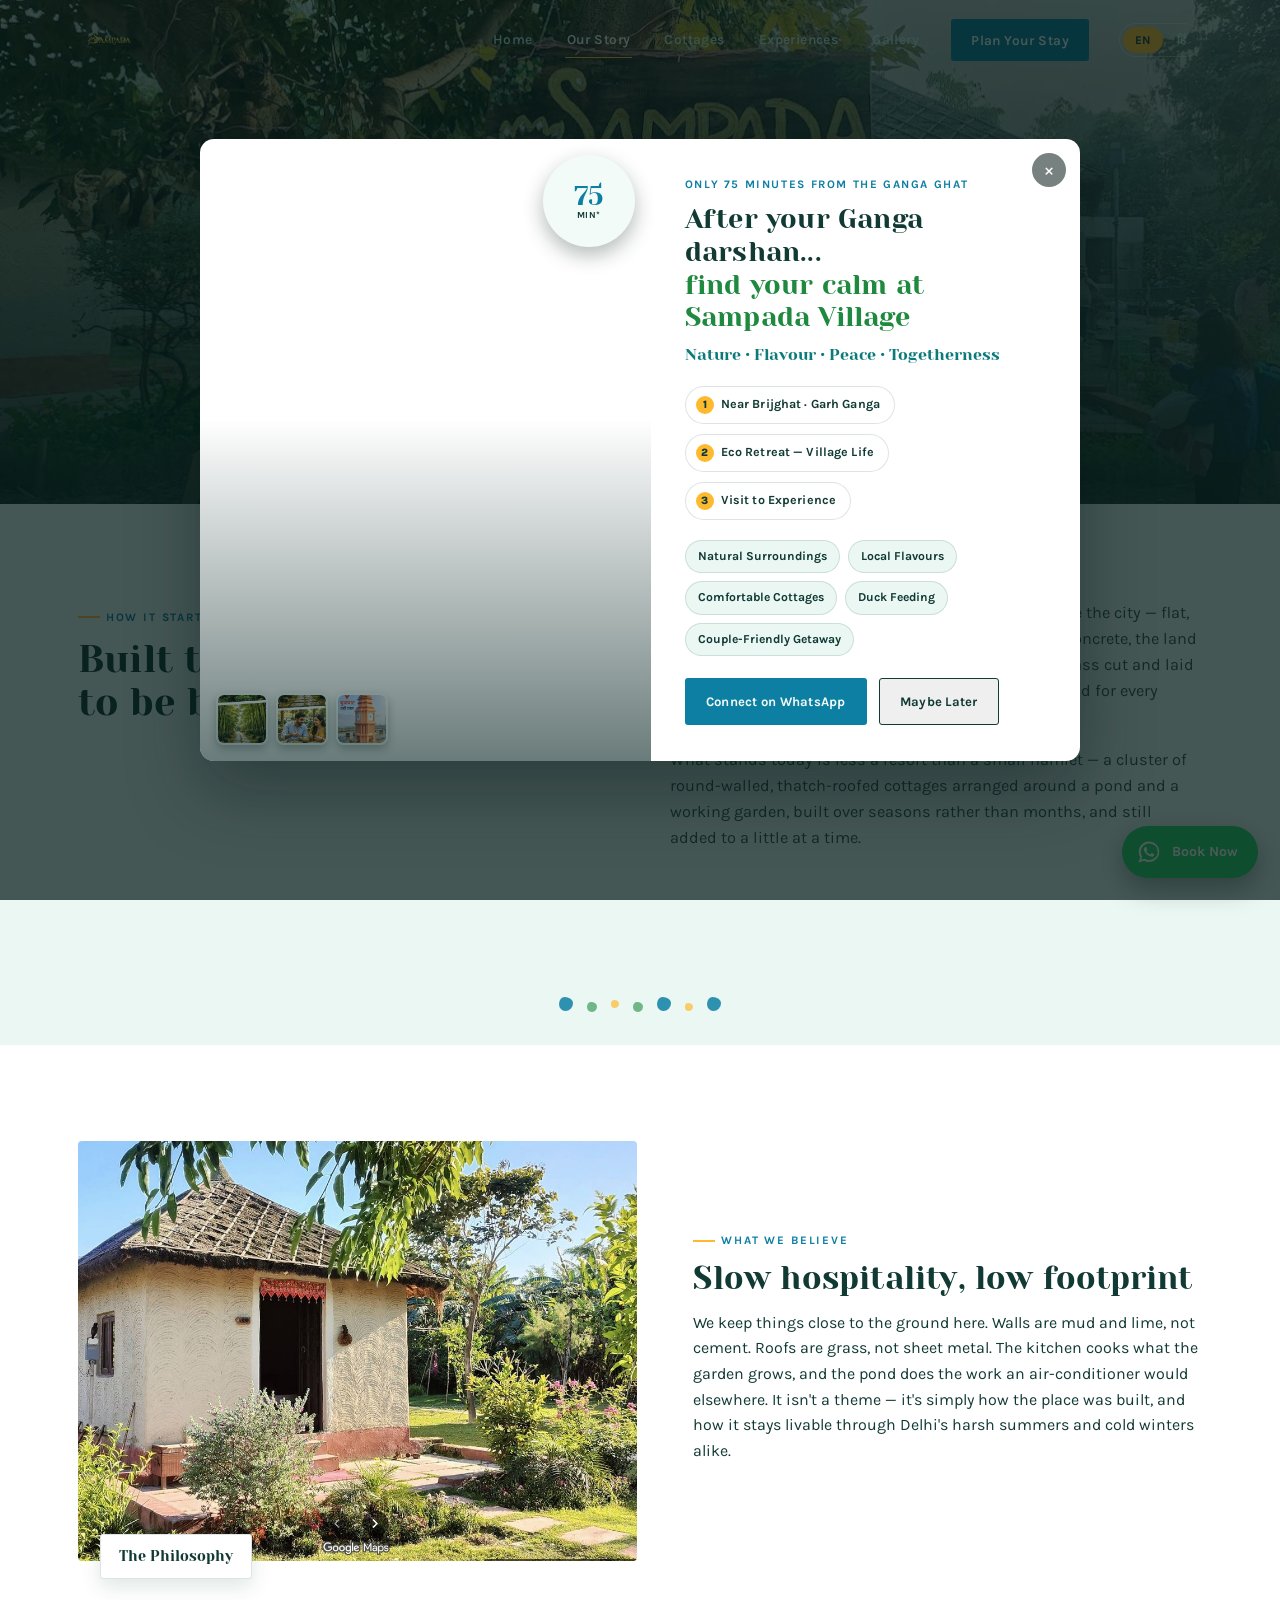
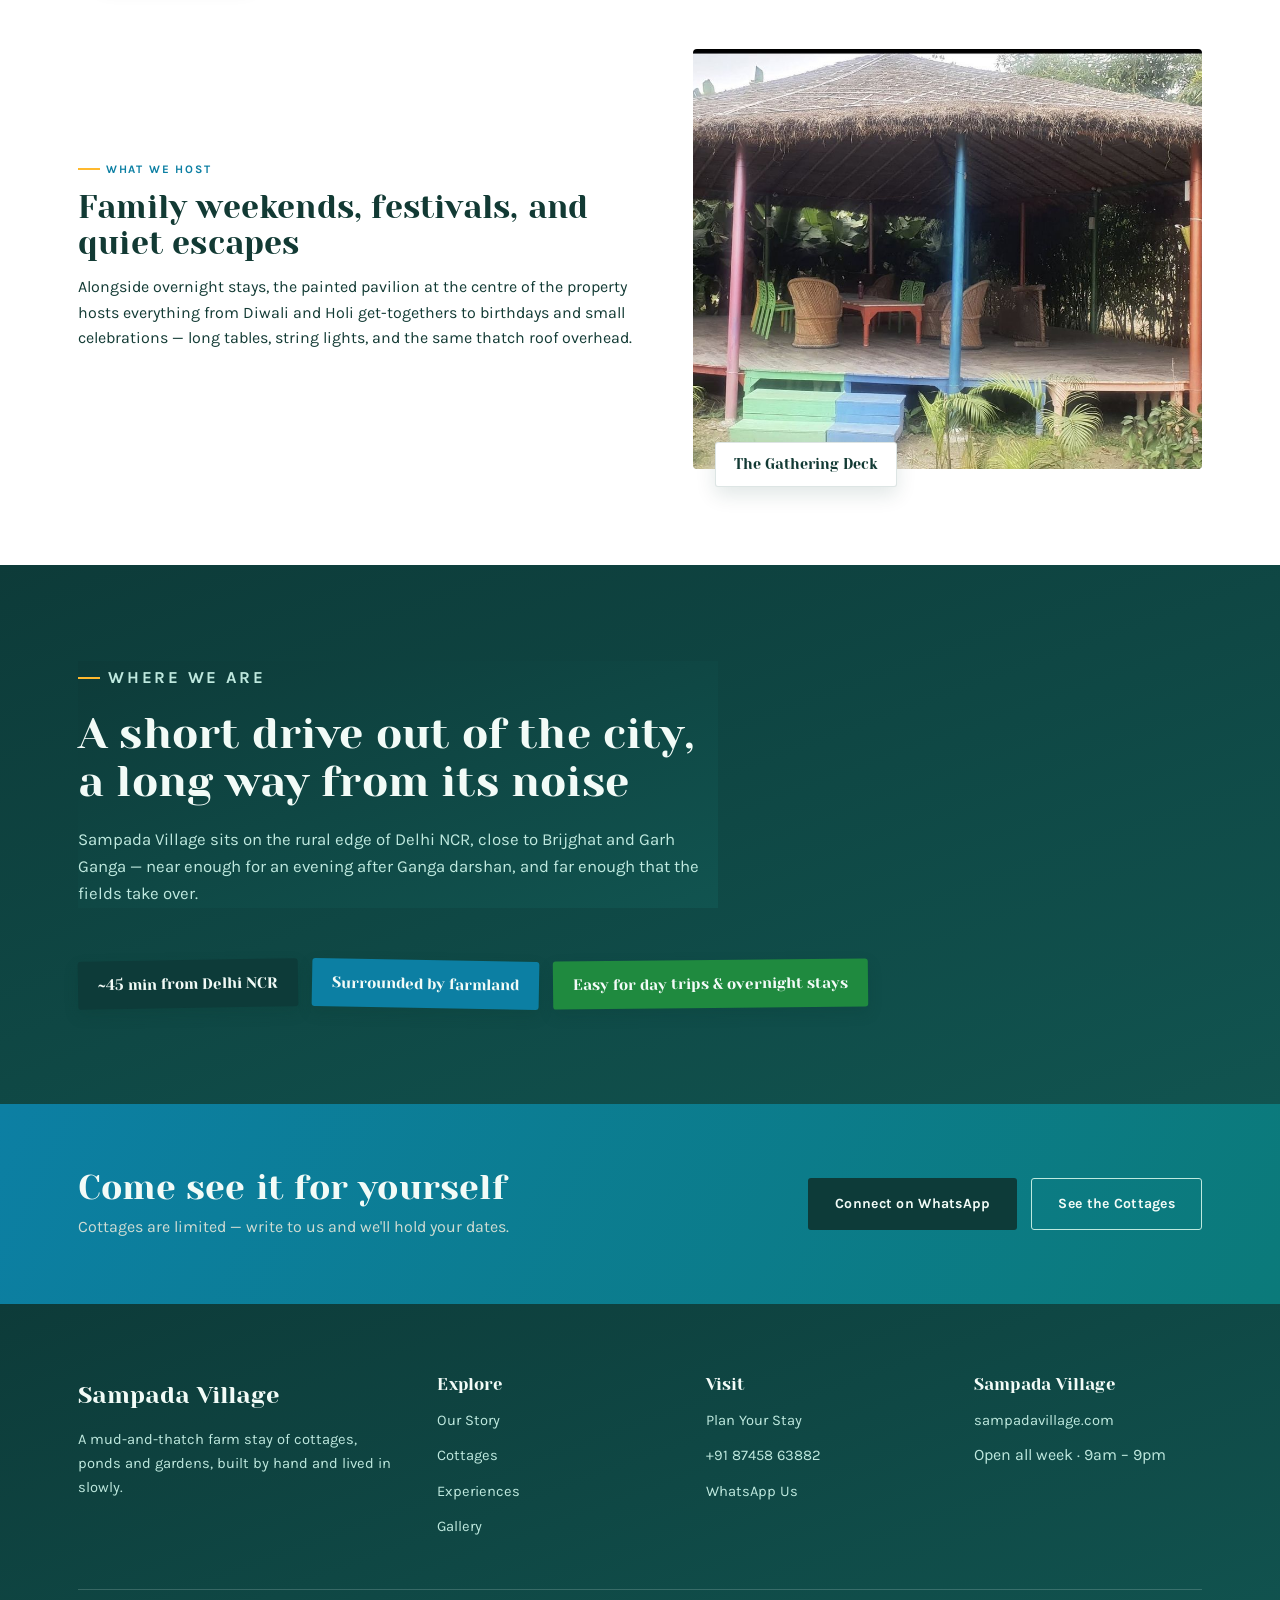
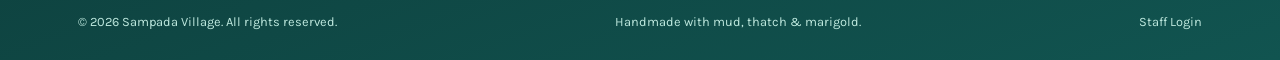
==== commit 457e6aa4: "Add files via upload" ====
--- a/about.html
+++ b/about.html
@@ -149,6 +149,7 @@
     <div class="footer-bottom">
       <span>© <span id="year"></span> <span data-i18n="footer.rights">Sampada Village. All rights reserved.</span></span>
       <span data-i18n="footer.handmade">Handmade with mud, thatch &amp; marigold.</span>
+      <a href="crm/index.html" class="staff-link" rel="nofollow">Staff Login</a>
     </div>
   </div>
 </footer>
--- a/css/style.css
+++ b/css/style.css
@@ -8,20 +8,22 @@
 @import url('https://fonts.googleapis.com/css2?family=Yeseva+One&family=Karla:ital,wght@0,400;0,500;0,600;0,700;1,400&display=swap');
 
 :root{
-  --night:      #171f16;
-  --night-2:    #212c1e;
-  --mud:        #efe8d6;
-  --card:       #f8f3e6;
-  --terracotta: #b34f2c;
-  --terracotta-dark:#8e3c20;
-  --marigold:   #e3a334;
-  --leaf:       #47563a;
-  --leaf-light: #6d7d54;
-  --ink:        #241f17;
-  --paper:      #f2ecdd;
-  --paper-dim:  #cfc7ae;
-  --line:       rgba(36,31,23,0.14);
-  --line-dark:  rgba(242,236,221,0.16);
+  --night:      #0d3b39;
+  --night-2:    #115450;
+  --mud:        #eaf7f2;
+  --card:       #ffffff;
+  --terracotta: #0c7fa3;
+  --terracotta-dark:#0a6884;
+  --marigold:   #ffb92e;
+  --leaf:       #1f8a3f;
+  --leaf-light: #6dc98a;
+  --water:      #0b7a7a;
+  --water-dark: #086363;
+  --ink:        #123a34;
+  --paper:      #f2fbf7;
+  --paper-dim:  #bfe9df;
+  --line:       rgba(15,73,66,0.14);
+  --line-dark:  rgba(242,251,247,0.18);
 
   --display: 'Yeseva One', 'Georgia', serif;
   --body: 'Karla', -apple-system, BlinkMacSystemFont, sans-serif;
@@ -96,7 +98,7 @@
   transition:background .35s ease, box-shadow .35s ease, padding .35s ease;
 }
 .site-header.solid{
-  background:rgba(23,31,22,0.94);
+  background:rgba(13,59,57,0.94);
   backdrop-filter:blur(6px);
   padding:12px 0;
   box-shadow:0 6px 24px rgba(0,0,0,.18);
@@ -105,6 +107,32 @@
 .brand{ display:flex; align-items:center; gap:10px; font-family:var(--display); font-size:1.35rem; color:var(--paper); }
 .brand .mark{ width:30px; height:30px; flex:none; }
 .brand .mark path,.brand .mark circle{ fill:var(--marigold); }
+.brand .logo-chip{ height:44px; width:auto; display:block; border-radius:10px; box-shadow:0 4px 14px rgba(6,36,34,.25); }
+.brand .brand-fallback{ display:none; }
+
+/* ---------- language toggle ---------- */
+.lang-toggle{
+  display:inline-flex; align-items:center;
+  border:1px solid var(--line-dark);
+  border-radius:20px;
+  padding:3px;
+  gap:2px;
+  flex:none;
+}
+.lang-toggle button{
+  background:none; border:none; cursor:pointer;
+  font-family:var(--body); font-weight:700; font-size:.74rem; letter-spacing:.03em;
+  color:var(--paper-dim);
+  padding:6px 12px;
+  border-radius:16px;
+  transition:background .2s ease, color .2s ease;
+}
+.lang-toggle button.is-active{ background:var(--marigold); color:var(--night); }
+.site-header:not(.solid) .lang-toggle{ border-color:rgba(242,251,247,.35); }
+
+@media (max-width:880px){
+  .lang-toggle{ margin-top:6px; }
+}
 
 .nav-links{ display:flex; align-items:center; gap:30px; }
 .nav-links a{
@@ -168,7 +196,7 @@
 .btn-ghost{ border-color:var(--paper-dim); color:var(--paper); }
 .btn-ghost:hover{ border-color:var(--paper); background:rgba(242,236,221,0.08); transform:translateY(-2px); }
 .btn-dark{ background:var(--night); color:var(--paper); }
-.btn-dark:hover{ background:#0f140e; transform:translateY(-2px); }
+.btn-dark:hover{ background:#082a27; transform:translateY(-2px); }
 .btn-outline-dark{ border-color:var(--ink); color:var(--ink); }
 .btn-outline-dark:hover{ background:var(--ink); color:var(--paper); }
 
@@ -184,7 +212,7 @@
 .hero::after{
   content:"";
   position:absolute; inset:0;
-  background:linear-gradient(180deg, rgba(15,20,13,.35) 0%, rgba(15,20,13,.35) 30%, rgba(13,17,11,.86) 100%);
+  background:linear-gradient(180deg, rgba(6,42,40,.16) 0%, rgba(6,42,40,.22) 30%, rgba(6,36,34,.82) 100%);
 }
 .hero-inner{ position:relative; z-index:2; padding-bottom:88px; max-width:760px; }
 .hero .eyebrow{ color:var(--marigold); margin-bottom:18px; }
@@ -206,7 +234,7 @@
 .page-hero::after{
   content:"";
   position:absolute; inset:0;
-  background:linear-gradient(180deg, rgba(15,20,13,.4) 0%, rgba(13,17,11,.82) 100%);
+  background:linear-gradient(180deg, rgba(6,42,40,.22) 0%, rgba(6,36,34,.8) 100%);
 }
 .page-hero .wrap{ position:relative; z-index:2; padding-bottom:64px; }
 .page-hero h1{ font-size:clamp(2.2rem,4.6vw,3.4rem); }
@@ -230,11 +258,11 @@
 /* ---------- sections ---------- */
 section{ padding:96px 0; }
 .section-tight{ padding:64px 0; }
-.on-dark{ background:var(--night); color:var(--paper); }
+.on-dark{ background:linear-gradient(160deg, var(--night) 0%, var(--night-2) 100%); color:var(--paper); }
 .on-card{ background:var(--card); }
 .section-head{ max-width:640px; margin-bottom:52px; }
 .section-head h2{ font-size:clamp(1.9rem,3.4vw,2.7rem); }
-.section-head p{ color:#5b5443; font-size:1.05rem; }
+.section-head p{ color:#3d5c54; font-size:1.05rem; }
 .on-dark .section-head p{ color:var(--paper-dim); }
 
 /* tag chips (wooden signboard style) */
@@ -248,7 +276,7 @@
   border-radius:3px;
   position:relative;
   transform:rotate(-1deg);
-  box-shadow:0 6px 14px rgba(23,31,22,.25);
+  box-shadow:0 6px 14px rgba(11,58,52,.22);
 }
 .tag-chip:nth-child(2n){ transform:rotate(1deg); background:var(--terracotta); }
 .tag-chip:nth-child(3n){ transform:rotate(-0.6deg); background:var(--leaf); }
@@ -271,11 +299,11 @@
   font-family:var(--display);
   font-size:.9rem;
   border-radius:3px;
-  box-shadow:0 8px 20px rgba(23,31,22,.14);
+  box-shadow:0 8px 20px rgba(11,58,52,.12);
 }
 .feature-text h3{ font-size:clamp(1.5rem,2.6vw,2rem); margin-bottom:.4em; }
 .feature-list{ margin-top:18px; display:flex; flex-direction:column; gap:10px; }
-.feature-list li{ display:flex; gap:10px; font-size:.96rem; color:#453f31; }
+.feature-list li{ display:flex; gap:10px; font-size:.96rem; color:#33534a; }
 .feature-list li::before{ content:"✦"; color:var(--terracotta); flex:none; }
 
 @media (max-width: 860px){
@@ -294,11 +322,11 @@
   border:1px solid var(--line);
   transition:transform .3s ease, box-shadow .3s ease;
 }
-.exp-card:hover{ transform:translateY(-6px); box-shadow:0 18px 34px rgba(23,31,22,.16); }
+.exp-card:hover{ transform:translateY(-6px); box-shadow:0 18px 34px rgba(11,58,52,.16); }
 .exp-card img{ height:210px; object-fit:cover; width:100%; }
 .exp-card .body{ padding:24px; }
 .exp-card h4{ font-size:1.25rem; margin-bottom:.35em; }
-.exp-card p{ color:#5b5443; font-size:.94rem; margin-bottom:0; }
+.exp-card p{ color:#3d5c54; font-size:.94rem; margin-bottom:0; }
 
 @media (max-width: 900px){ .card-grid{ grid-template-columns:1fr 1fr; } }
 @media (max-width: 620px){ .card-grid{ grid-template-columns:1fr; } }
@@ -330,7 +358,7 @@
 
 /* lightbox */
 .lightbox{
-  position:fixed; inset:0; background:rgba(15,20,13,.94);
+  position:fixed; inset:0; background:rgba(6,36,34,.94);
   display:flex; align-items:center; justify-content:center;
   z-index:300; opacity:0; pointer-events:none; transition:opacity .25s ease;
   padding:40px;
@@ -344,7 +372,7 @@
 
 /* ---------- CTA band ---------- */
 .cta-band{
-  background:var(--terracotta);
+  background:linear-gradient(115deg, var(--terracotta) 0%, var(--water) 100%);
   color:var(--paper);
   padding:64px 0;
 }
@@ -352,10 +380,10 @@
 .cta-band h2{ font-size:clamp(1.6rem,3vw,2.2rem); margin-bottom:.2em; }
 .cta-band p{ color:rgba(242,236,221,.85); margin-bottom:0; }
 .cta-band .btn-dark{ background:var(--night); }
-.cta-band .btn-dark:hover{ background:#0e130d; }
+.cta-band .btn-dark:hover{ background:#082a27; }
 
 /* ---------- footer ---------- */
-footer{ background:var(--night); color:var(--paper-dim); padding:72px 0 28px; }
+footer{ background:linear-gradient(160deg, var(--night) 0%, var(--night-2) 100%); color:var(--paper-dim); padding:72px 0 28px; }
 .footer-grid{ display:grid; grid-template-columns:1.4fr 1fr 1fr 1fr; gap:40px; margin-bottom:50px; }
 .footer-grid h4{ color:var(--paper); font-size:1.05rem; margin-bottom:.7em; }
 .footer-grid p{ font-size:.92rem; }
@@ -379,7 +407,7 @@
 /* ---------- generic content page bits ---------- */
 .prose{ max-width:760px; }
 .prose h2{ margin-top:1.3em; font-size:1.7rem; }
-.prose p{ color:#453f31; font-size:1.02rem; }
+.prose p{ color:#33534a; font-size:1.02rem; }
 .two-col{ display:grid; grid-template-columns:1fr 1fr; gap:60px; align-items:start; }
 @media (max-width:860px){ .two-col{ grid-template-columns:1fr; gap:30px; } }
 
@@ -390,7 +418,7 @@
 }
 .amenity .ic{ color:var(--terracotta); font-size:1.2rem; flex:none; }
 .amenity h5{ font-family:var(--body); font-weight:700; margin:0 0 4px; font-size:.98rem; }
-.amenity p{ margin:0; font-size:.87rem; color:#5b5443; }
+.amenity p{ margin:0; font-size:.87rem; color:#3d5c54; }
 @media (max-width:860px){ .amenity-grid{ grid-template-columns:1fr 1fr; } }
 @media (max-width:560px){ .amenity-grid{ grid-template-columns:1fr; } }
 
@@ -419,3 +447,138 @@
 @media (max-width:760px){ .hut-gallery{ grid-template-columns:1fr 1fr; } }
 @media (max-width:520px){ .hut-gallery{ grid-template-columns:1fr; } }
 .hut-gallery img{ border-radius:4px; height:230px; object-fit:cover; }
+
+/* ---------- promo popup ---------- */
+.promo-overlay{
+  position:fixed; inset:0; z-index:400;
+  background:rgba(6,26,24,.72);
+  display:flex; align-items:center; justify-content:center;
+  padding:20px;
+  opacity:0; pointer-events:none;
+  transition:opacity .35s ease;
+}
+.promo-overlay.open{ opacity:1; pointer-events:auto; }
+.promo-card{
+  position:relative;
+  width:min(880px, 100%);
+  max-height:92vh;
+  overflow-y:auto;
+  background:var(--card);
+  border-radius:14px;
+  display:grid;
+  grid-template-columns:1.05fr 1fr;
+  box-shadow:0 30px 70px rgba(6,26,24,.4);
+  transform:translateY(18px) scale(.98);
+  transition:transform .35s ease;
+}
+.promo-overlay.open .promo-card{ transform:translateY(0) scale(1); }
+.promo-media{
+  position:relative;
+  background-size:cover; background-position:center;
+  min-height:260px;
+}
+.promo-media::after{
+  content:"";
+  position:absolute; inset:0;
+  background:linear-gradient(0deg, rgba(6,36,34,.6) 0%, rgba(6,36,34,0) 55%);
+}
+.promo-distance{
+  position:absolute; right:16px; top:16px;
+  background:var(--paper);
+  color:var(--ink);
+  border-radius:50%;
+  width:92px; height:92px;
+  display:flex; flex-direction:column; align-items:center; justify-content:center;
+  text-align:center;
+  font-family:var(--display);
+  line-height:1.05;
+  box-shadow:0 8px 20px rgba(6,26,24,.3);
+}
+.promo-distance .num{ font-size:1.7rem; color:var(--terracotta); }
+.promo-distance .lbl{ font-family:var(--body); font-size:.58rem; font-weight:700; letter-spacing:.03em; text-transform:uppercase; color:var(--ink); }
+.promo-thumbs{
+  position:absolute; left:16px; bottom:16px; display:flex; gap:8px;
+}
+.promo-thumbs img{
+  width:52px; height:52px; object-fit:cover; border-radius:8px;
+  border:2px solid rgba(242,251,247,.85);
+  box-shadow:0 4px 10px rgba(6,26,24,.3);
+}
+.promo-body{ padding:36px 34px; display:flex; flex-direction:column; }
+.promo-eyebrow{ color:var(--terracotta); font-weight:700; font-size:.72rem; letter-spacing:.14em; text-transform:uppercase; margin-bottom:10px; }
+.promo-body h3{ font-size:1.7rem; margin-bottom:.3em; line-height:1.2; }
+.promo-body .hi-line{ color:var(--leaf); }
+.promo-body p.tagline{ font-family:var(--display); font-size:1rem; color:var(--water); margin-bottom:18px; }
+.promo-tags{ display:flex; flex-wrap:wrap; gap:8px; margin-bottom:22px; }
+.promo-tags span{
+  font-size:.76rem; font-weight:700; padding:6px 12px; border-radius:20px;
+  background:var(--mud); color:var(--ink); border:1px solid var(--line);
+}
+.promo-actions{ display:flex; gap:12px; flex-wrap:wrap; margin-top:auto; }
+.promo-actions .btn{ padding:12px 20px; font-size:.82rem; }
+.promo-close{
+  position:absolute; top:14px; right:14px; z-index:2;
+  width:34px; height:34px; border-radius:50%;
+  background:rgba(6,26,24,.55); color:#fff; border:none; cursor:pointer;
+  font-size:1.2rem; line-height:1; display:flex; align-items:center; justify-content:center;
+  transition:background .2s ease;
+}
+.promo-close:hover{ background:rgba(6,26,24,.8); }
+@media (max-width:760px){
+  .promo-card{ grid-template-columns:1fr; }
+  .promo-media{ min-height:200px; }
+  .promo-body{ padding:28px 24px; }
+}
+
+/* ---------- three-point tagline badges ---------- */
+.pillar-row{
+  display:flex; flex-wrap:wrap; gap:10px;
+  margin-bottom:20px;
+}
+.pillar-row .pillar{
+  display:flex; align-items:center; gap:7px;
+  font-size:.78rem; font-weight:700; letter-spacing:.01em;
+  padding:8px 14px 8px 10px;
+  border-radius:20px;
+  background:rgba(242,251,247,.12);
+  border:1px solid rgba(242,251,247,.3);
+  color:var(--paper);
+}
+.pillar-row .pillar .num{
+  width:18px; height:18px; border-radius:50%;
+  background:var(--marigold); color:var(--night);
+  font-size:.68rem; font-weight:800;
+  display:flex; align-items:center; justify-content:center; flex:none;
+}
+.pillar-row.on-light .pillar{
+  background:var(--card); border-color:var(--line); color:var(--ink);
+}
+
+/* ---------- floating WhatsApp button ---------- */
+.wa-float{
+  position:fixed; right:22px; bottom:22px; z-index:250;
+  display:flex; align-items:center; gap:10px;
+  background:#25D366; color:#fff;
+  padding:13px 20px 13px 14px;
+  border-radius:50px;
+  box-shadow:0 10px 26px rgba(6,26,24,.35);
+  font-weight:700; font-size:.88rem;
+  transition:transform .2s ease, box-shadow .2s ease;
+}
+.wa-float:hover{ transform:translateY(-3px); box-shadow:0 14px 30px rgba(6,26,24,.42); }
+.wa-float svg{ width:26px; height:26px; flex:none; }
+.wa-float .wa-pulse{
+  position:absolute; inset:0; border-radius:50px;
+  box-shadow:0 0 0 0 rgba(37,211,102,.55);
+  animation:waPulse 2.4s infinite;
+  pointer-events:none;
+}
+@keyframes waPulse{
+  0%{ box-shadow:0 0 0 0 rgba(37,211,102,.55); }
+  70%{ box-shadow:0 0 0 16px rgba(37,211,102,0); }
+  100%{ box-shadow:0 0 0 0 rgba(37,211,102,0); }
+}
+@media (max-width:560px){
+  .wa-float{ right:14px; bottom:14px; padding:13px; }
+  .wa-float .wa-label{ display:none; }
+}
